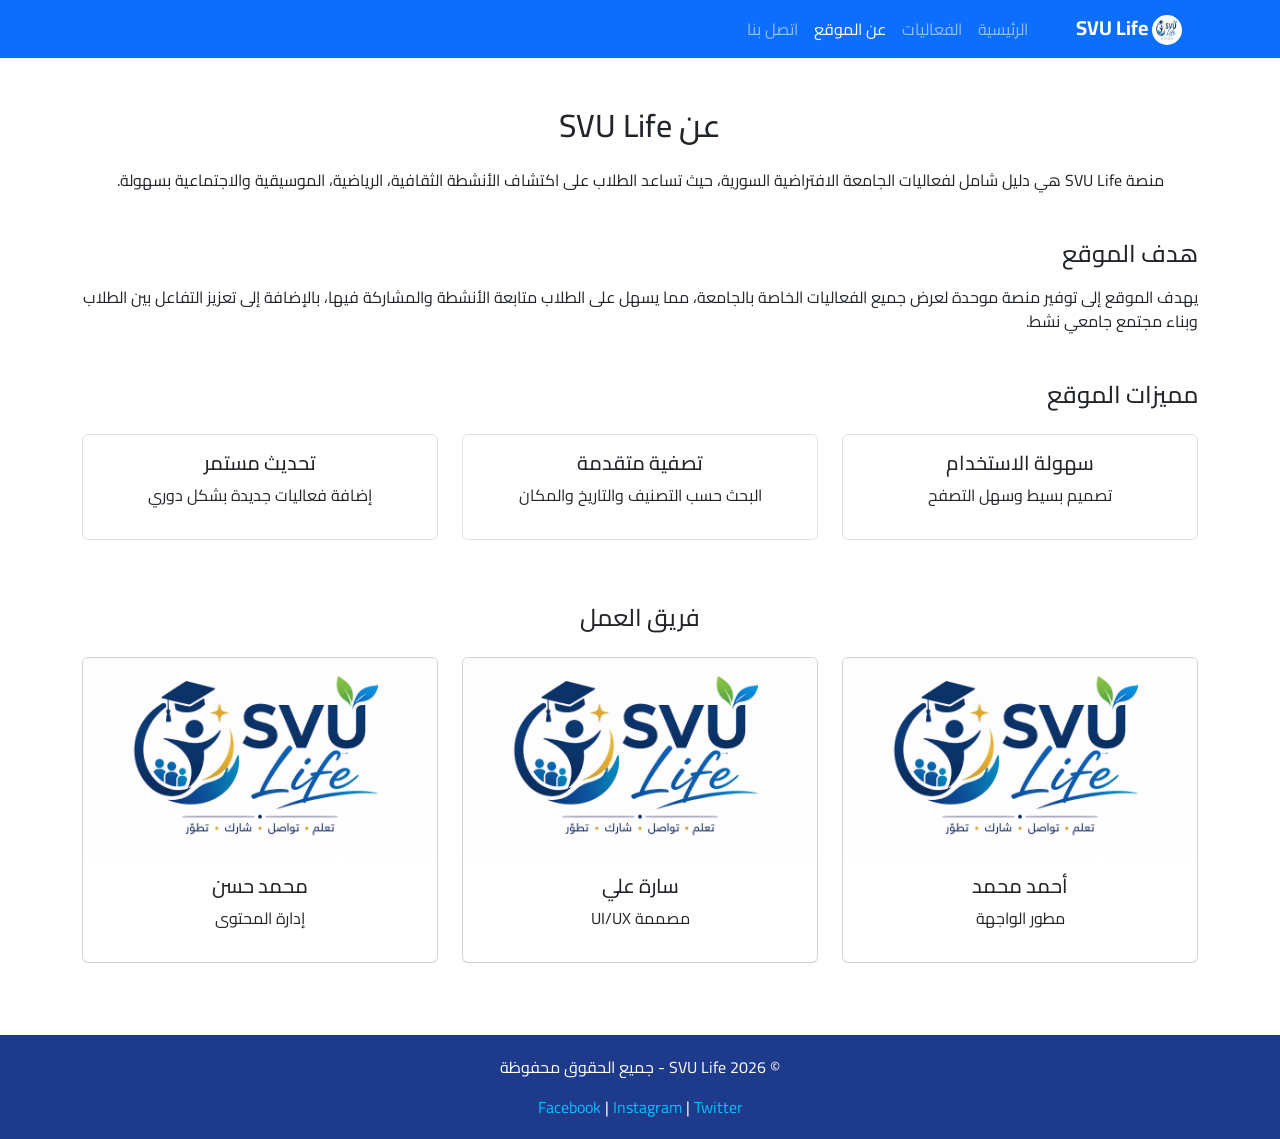
==== about.html @ 66a7dc52 "Add files via upload" ====
<!DOCTYPE html>
<html lang="ar" dir="rtl">

<head>
    <meta charset="UTF-8">
    <meta name="viewport" content="width=device-width, initial-scale=1.0">

    <title>عن الموقع | SVU Life</title>

    <!-- Bootstrap -->
    <link href="https://cdn.jsdelivr.net/npm/bootstrap@5.3.0/dist/css/bootstrap.min.css" rel="stylesheet">
    <!-- Font Awesome -->
    <link rel="stylesheet" href="https://cdnjs.cloudflare.com/ajax/libs/font-awesome/5.15.4/css/all.min.css">

    <link rel="stylesheet" href="assets/css/style.css">
    <!-- Font -->
    <link href="https://fonts.googleapis.com/css2?family=Cairo&display=swap" rel="stylesheet">

    <style>

    </style>
</head>

<body>

    <!-- ================= Navbar ================= -->
    <nav class="navbar navbar-expand-lg navbar-dark bg-primary">
        <div class="container">

            <a class="navbar-brand fw-bold" href="index.html">
                <img src="assets/img/logo.png" alt="SVU Life Logo" width="30" height="30" class="rounded-circle"> SVU
                Life
            </a>

            <button class="navbar-toggler" data-bs-toggle="collapse" data-bs-target="#nav">
                <span class="navbar-toggler-icon"></span>
            </button>

            <div class="collapse navbar-collapse" id="nav">
                <ul class="navbar-nav ms-auto">

                    <li class="nav-item"><a class="nav-link" href="index.html">الرئيسية</a></li>
                    <li class="nav-item"><a class="nav-link" href="events.html">الفعاليات</a></li>
                    <li class="nav-item"><a class="nav-link active" href="index.html">عن الموقع</a></li>
                    <li class="nav-item"><a class="nav-link" href="contact.html">اتصل بنا</a></li>

                </ul>
            </div>

        </div>
    </nav>

    <!-- ================= About Section ================= -->
    <div class="container my-5">

        <h2 class="text-center mb-4">عن SVU Life</h2>

        <p class="text-center">
            منصة SVU Life هي دليل شامل لفعاليات الجامعة الافتراضية السورية،
            حيث تساعد الطلاب على اكتشاف الأنشطة الثقافية، الرياضية، الموسيقية
            والاجتماعية بسهولة.
        </p>

    </div>

    <!-- ================= Goals ================= -->
    <div class="container my-5">

        <h4 class="mb-3">هدف الموقع</h4>

        <p>
            يهدف الموقع إلى توفير منصة موحدة لعرض جميع الفعاليات الخاصة بالجامعة،
            مما يسهل على الطلاب متابعة الأنشطة والمشاركة فيها، بالإضافة إلى تعزيز
            التفاعل بين الطلاب وبناء مجتمع جامعي نشط.
        </p>

    </div>

    <!-- ================= Features ================= -->
    <div class="container my-5">

        <h4 class="mb-4">مميزات الموقع</h4>

        <div class="row text-center">

            <div class="col-md-4 mb-3">
                <div class="p-3 border rounded">
                    <h5>سهولة الاستخدام</h5>
                    <p>تصميم بسيط وسهل التصفح</p>
                </div>
            </div>

            <div class="col-md-4 mb-3">
                <div class="p-3 border rounded">
                    <h5>تصفية متقدمة</h5>
                    <p>البحث حسب التصنيف والتاريخ والمكان</p>
                </div>
            </div>

            <div class="col-md-4 mb-3">
                <div class="p-3 border rounded">
                    <h5>تحديث مستمر</h5>
                    <p>إضافة فعاليات جديدة بشكل دوري</p>
                </div>
            </div>

        </div>

    </div>

    <!-- ================= Team ================= -->
    <div class="container my-5">

        <h4 class="text-center mb-4">فريق العمل</h4>

        <div class="row team">

            <div class="col-md-4 mb-4">
                <div class="card text-center">
                    <img src="assets/img/logo.png" class="card-img-top">
                    <div class="card-body">
                        <h5>أحمد محمد</h5>
                        <p>مطور الواجهة</p>
                    </div>
                </div>
            </div>

            <div class="col-md-4 mb-4">
                <div class="card text-center">
                    <img src="assets/img/logo.png" class="card-img-top">
                    <div class="card-body">
                        <h5>سارة علي</h5>
                        <p>مصممة UI/UX</p>
                    </div>
                </div>
            </div>

            <div class="col-md-4 mb-4">
                <div class="card text-center">
                    <img src="assets/img/logo.png" class="card-img-top">
                    <div class="card-body">
                        <h5>محمد حسن</h5>
                        <p>إدارة المحتوى</p>
                    </div>
                </div>
            </div>

        </div>

    </div>

    <!-- ================= Footer ================= -->
    <footer class="text-center mt-5">
        <div class="container">

            <p>© 2026 SVU Life - جميع الحقوق محفوظة</p>

            <div>
                <a href="index.html">Facebook</a> |
                <a href="index.html">Instagram</a> |
                <a href="index.html">Twitter</a>
            </div>

        </div>
    </footer>

    <button onclick="scrollToTop()" id="topBtn" class="btn btn-primary">
        <i class="fas fa-arrow-up"></i>
    </button>

    <!-- Bootstrap JS -->
    <script src="https://cdn.jsdelivr.net/npm/bootstrap@5.3.0/dist/js/bootstrap.bundle.min.js"></script>

    <script src="assets/js/main.js"></script>

</body>

</html>
---- assets/css/style.css ----
body {
    /* background-color: #649cd3 !important; */
    font-family: 'Cairo', sans-serif;
}


.hero-img {
    height: 400px;
    object-fit: cover;
}

footer {
    background: #1E3A8A;
    color: white;
    padding: 20px 0;
}

footer a {
    color: #00BFFF;
    text-decoration: none;
}

.card img {
    height: 200px;
    object-fit: cover;
}

.main-img {
    height: 400px;
    object-fit: cover;
}

.gallery img {
    height: 120px;
    object-fit: cover;
}

.team img {
    height: 200px;
    object-fit: cover;
}

.category-btn {
    margin: 5px;
}

#topBtn {
    position: fixed;
    bottom: 20px;
    right: 20px;
    display: none;
    z-index: 999;
    border-radius: 50%;
    width: 45px;
    height: 45px;
    font-size: 18px;
}
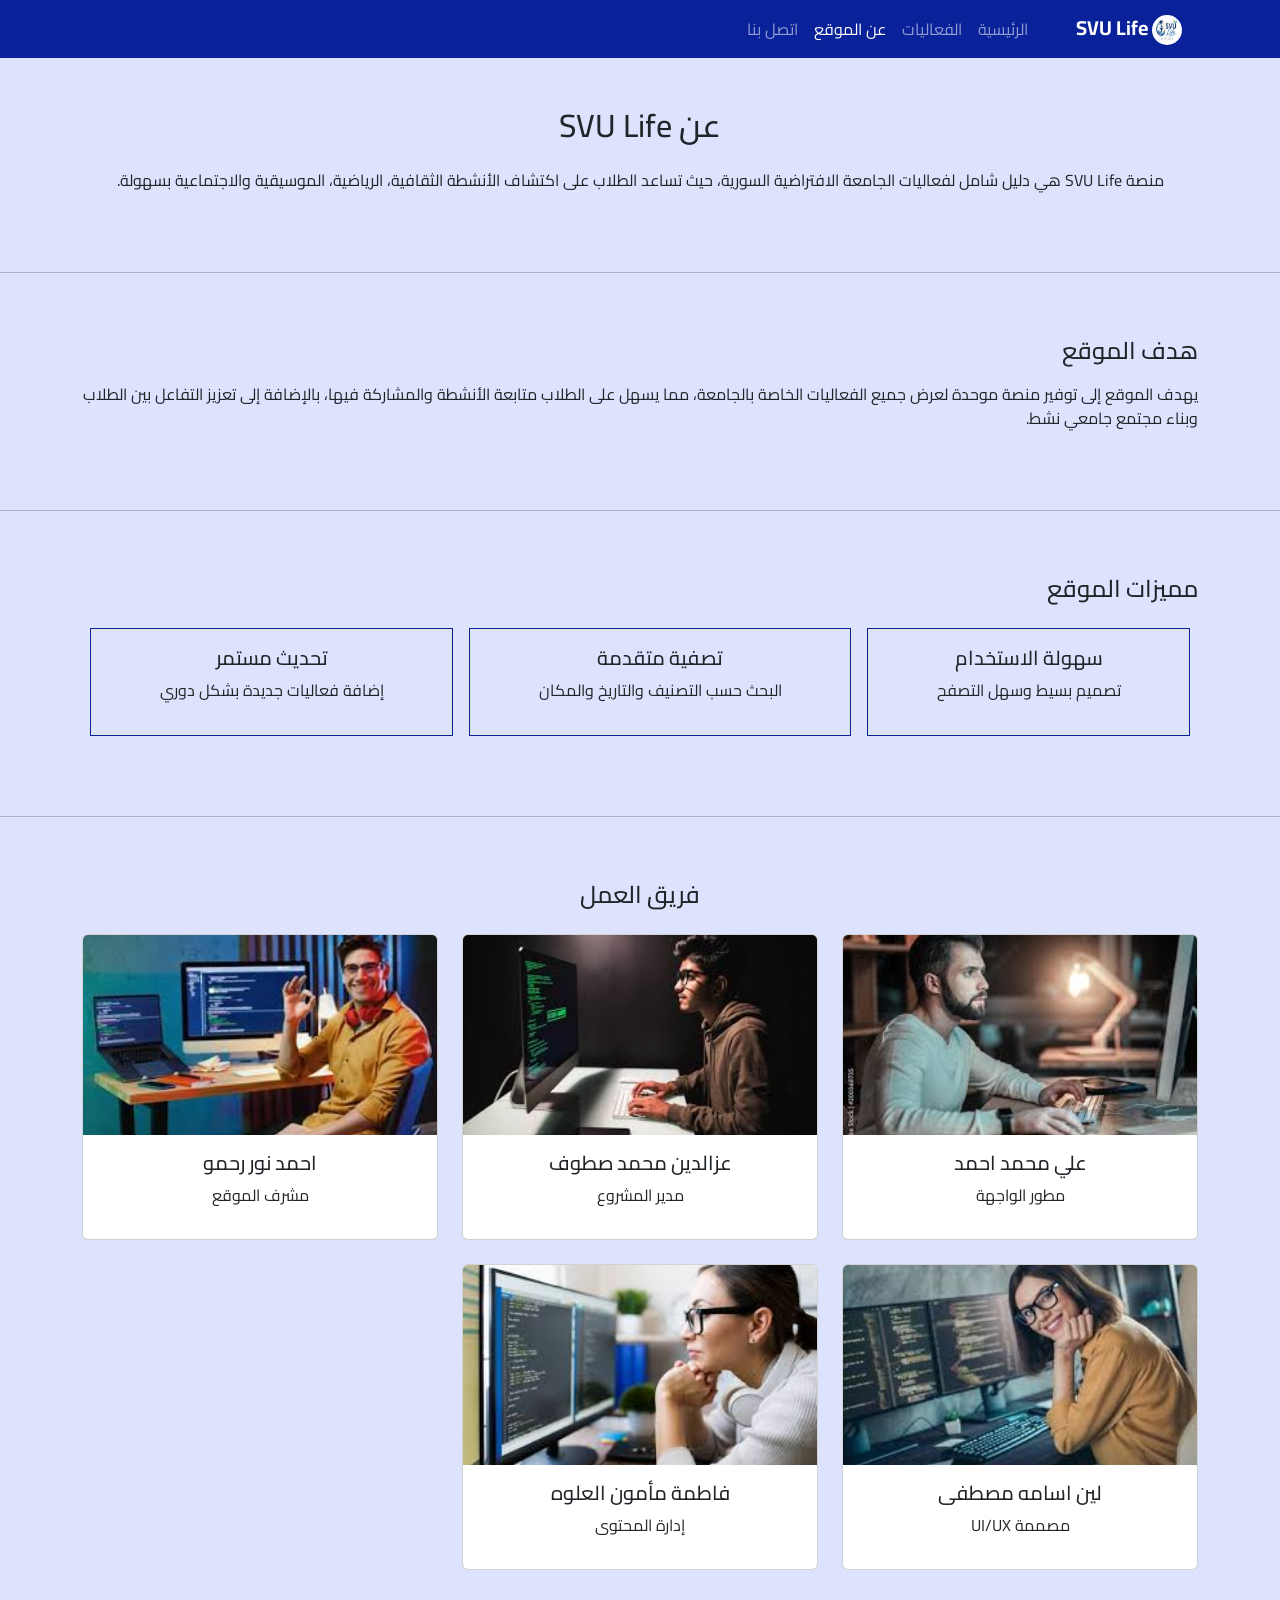
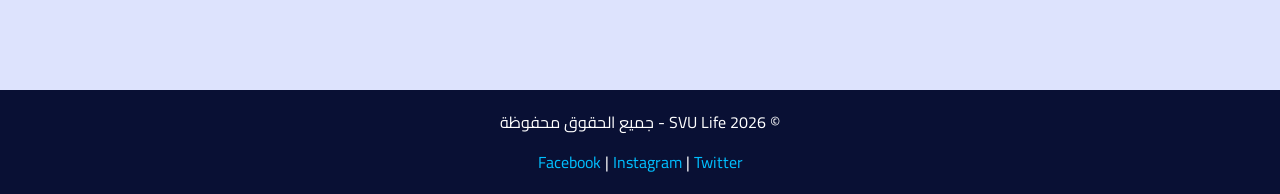
==== commit 92495f51: "Add files via upload" ====
--- a/about.html
+++ b/about.html
@@ -13,6 +13,7 @@
     <link rel="stylesheet" href="https://cdnjs.cloudflare.com/ajax/libs/font-awesome/5.15.4/css/all.min.css">
 
     <link rel="stylesheet" href="assets/css/style.css">
+
     <!-- Font -->
     <link href="https://fonts.googleapis.com/css2?family=Cairo&display=swap" rel="stylesheet">
 
@@ -23,8 +24,8 @@
 
 <body>
 
-    <!-- ================= Navbar ================= -->
-    <nav class="navbar navbar-expand-lg navbar-dark bg-primary">
+    <!-- Navbar -->
+    <nav class="navbar navbar-expand-lg navbar-dark">
         <div class="container">
 
             <a class="navbar-brand fw-bold" href="index.html">
@@ -50,7 +51,7 @@
         </div>
     </nav>
 
-    <!-- ================= About Section ================= -->
+    <!-- About Section -->
     <div class="container my-5">
 
         <h2 class="text-center mb-4">عن SVU Life</h2>
@@ -63,7 +64,9 @@
 
     </div>
 
-    <!-- ================= Goals ================= -->
+    <hr class="bg-dark" style="height: 2px;">
+
+    <!-- Goals -->
     <div class="container my-5">
 
         <h4 class="mb-3">هدف الموقع</h4>
@@ -76,28 +79,30 @@
 
     </div>
 
-    <!-- ================= Features ================= -->
+    <hr class="bg-dark" style="height: 2px;">
+
+    <!-- Features -->
     <div class="container my-5">
 
         <h4 class="mb-4">مميزات الموقع</h4>
 
-        <div class="row text-center">
-
-            <div class="col-md-4 mb-3">
+        <div class=" text-center d-flex justify-content-around flex-wrap">
+
+            <div class="mb-3 card-about mx-2">
                 <div class="p-3 border rounded">
                     <h5>سهولة الاستخدام</h5>
                     <p>تصميم بسيط وسهل التصفح</p>
                 </div>
             </div>
 
-            <div class="col-md-4 mb-3">
+            <div class="mb-3 card-about mx-2">
                 <div class="p-3 border rounded">
                     <h5>تصفية متقدمة</h5>
                     <p>البحث حسب التصنيف والتاريخ والمكان</p>
                 </div>
             </div>
 
-            <div class="col-md-4 mb-3">
+            <div class="mb-3 card-about mx-2">
                 <div class="p-3 border rounded">
                     <h5>تحديث مستمر</h5>
                     <p>إضافة فعاليات جديدة بشكل دوري</p>
@@ -108,7 +113,9 @@
 
     </div>
 
-    <!-- ================= Team ================= -->
+    <hr class="bg-dark" style="height: 2px;">
+
+    <!-- Team -->
     <div class="container my-5">
 
         <h4 class="text-center mb-4">فريق العمل</h4>
@@ -116,30 +123,50 @@
         <div class="row team">
 
             <div class="col-md-4 mb-4">
-                <div class="card text-center">
-                    <img src="assets/img/logo.png" class="card-img-top">
-                    <div class="card-body">
-                        <h5>أحمد محمد</h5>
+                <div class="card text-center hov">
+                    <img src="assets/img/ali.jpg" class="card-img-top">
+                    <div class="card-body">
+                        <h5>علي محمد احمد</h5>
                         <p>مطور الواجهة</p>
                     </div>
                 </div>
             </div>
 
             <div class="col-md-4 mb-4">
-                <div class="card text-center">
-                    <img src="assets/img/logo.png" class="card-img-top">
-                    <div class="card-body">
-                        <h5>سارة علي</h5>
+                <div class="card text-center hov">
+                    <img src="assets/img/ezz.jpg" class="card-img-top">
+                    <div class="card-body">
+                        <h5>عزالدين محمد صطوف </h5>
+                        <p>مدير المشروع</p>
+                    </div>
+                </div>
+            </div>
+
+            <div class="col-md-4 mb-4">
+                <div class="card text-center hov">
+                    <img src="assets/img/ahmed.jpg" class="card-img-top">
+                    <div class="card-body">
+                        <h5>احمد نور رحمو </h5>
+                        <p>مشرف الموقع</p>
+                    </div>
+                </div>
+            </div>
+
+            <div class="col-md-4 mb-4">
+                <div class="card text-center hov">
+                    <img src="assets/img/leen.jpg" class="card-img-top">
+                    <div class="card-body">
+                        <h5>لين اسامه مصطفى</h5>
                         <p>مصممة UI/UX</p>
                     </div>
                 </div>
             </div>
 
             <div class="col-md-4 mb-4">
-                <div class="card text-center">
-                    <img src="assets/img/logo.png" class="card-img-top">
-                    <div class="card-body">
-                        <h5>محمد حسن</h5>
+                <div class="card text-center hov">
+                    <img src="assets/img/fatema.jpg" class="card-img-top">
+                    <div class="card-body">
+                        <h5>فاطمة مأمون العلوه</h5>
                         <p>إدارة المحتوى</p>
                     </div>
                 </div>
@@ -149,16 +176,16 @@
 
     </div>
 
-    <!-- ================= Footer ================= -->
+    <!-- Footer -->
     <footer class="text-center mt-5">
         <div class="container">
 
-            <p>© 2026 SVU Life - جميع الحقوق محفوظة</p>
+            <p>&copy; 2026 SVU Life - جميع الحقوق محفوظة</p>
 
             <div>
-                <a href="index.html">Facebook</a> |
-                <a href="index.html">Instagram</a> |
-                <a href="index.html">Twitter</a>
+                <a href="https://www.facebook.com" target="_blank">Facebook</a> |
+                <a href="https://www.instagram.com" target="_blank">Instagram</a> |
+                <a href="https://www.twitter.com" target="_blank">Twitter</a>
             </div>
 
         </div>
--- a/assets/css/style.css
+++ b/assets/css/style.css
@@ -1,8 +1,19 @@
+html,
 body {
-    /* background-color: #649cd3 !important; */
-    font-family: 'Cairo', sans-serif;
+    height: 100%;
 }
 
+body {
+    background-color: #DDE3FD !important;
+    font-family: 'Cairo', sans-serif;
+    display: flex;
+    flex-direction: column;
+    min-height: 100vh;
+}
+
+nav {
+    background-color: #0A2299;
+}
 
 .hero-img {
     height: 400px;
@@ -10,7 +21,7 @@
 }
 
 footer {
-    background: #1E3A8A;
+    background: #091034;
     color: white;
     padding: 20px 0;
 }
@@ -23,6 +34,16 @@
 .card img {
     height: 200px;
     object-fit: cover;
+}
+
+.hov:hover {
+    transform: translate(0px, -20px);
+    box-shadow: 0px 20px 20px black;
+    transition: all 0.8s ease;
+}
+
+a {
+    text-decoration: none;
 }
 
 .main-img {
@@ -44,6 +65,19 @@
     margin: 5px;
 }
 
+.card-about {
+    border: 1px solid #0A2299;
+    flex-grow: 3;
+}
+
+.card-about:hover {
+    transform: translate(0px, -20px);
+    box-shadow: 0px 20px 20px black;
+    transition: all 0.8s ease;
+    cursor: pointer;
+}
+
+/* btn scrooll to top */
 #topBtn {
     position: fixed;
     bottom: 20px;
